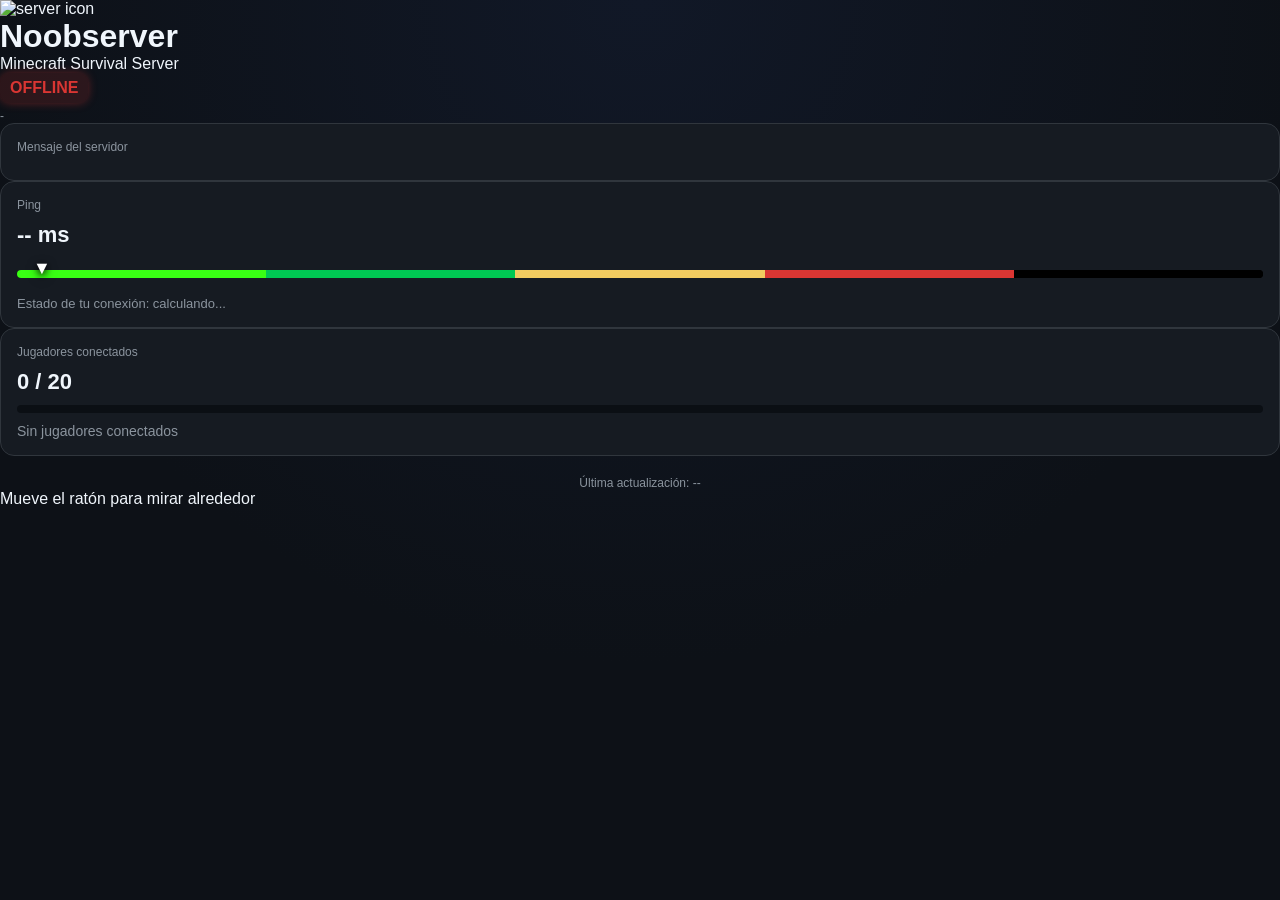
==== index.html @ 03094e24 "Cache-busting en los assets (style.css / scene.js / faces.js ?v=1) Sin el parámetro de versión, el n" ====
<!DOCTYPE html>
<html lang="es">
<head>
  <meta charset="UTF-8" />
  <meta name="viewport" content="width=device-width, initial-scale=1.0" />
  <title>Noobserver Status</title>
  <link rel="icon" type="image/png" href="favicon.png" />
  <link rel="stylesheet" href="style.css?v=1" />
</head>
<body>
  <div class="viewer" id="viewer">
    <div class="hero" id="hero" aria-hidden="true"></div>
    <div class="haze" aria-hidden="true"></div>
    <div class="dust" id="dust" aria-hidden="true"></div>
    <div class="ripples" id="ripples" aria-hidden="true"></div>
    <div class="fx" id="fx" aria-hidden="true"></div>

    <div class="scene3d" id="scene3d">
      <div class="plate title-plate">
        <div class="icon-wrap"><img id="server-icon" alt="server icon" /></div>
        <div class="title-text">
          <h1>Noobserver</h1>
          <p>Minecraft Survival Server</p>
        </div>
        <div class="title-status">
          <div id="status" class="status offline">OFFLINE</div>
          <div id="version" class="version">-</div>
        </div>
      </div>

      <div class="col col-left">
        <section class="plate card">
          <div class="label">Mensaje del servidor</div>
          <div id="motd"></div>
        </section>
        <section class="plate card">
          <div class="label">Ping</div>
          <div class="value" id="ping-value">-- ms</div>
          <div class="ping-status-container">
            <div class="ping-bar">
              <div class="ping-bar-segment excellent"></div>
              <div class="ping-bar-segment good"></div>
              <div class="ping-bar-segment acceptable"></div>
              <div class="ping-bar-segment bad"></div>
              <div class="ping-bar-segment terrible"></div>
            </div>
            <div id="ping-arrow" class="ping-arrow">▼</div>
          </div>
          <div id="ping-status-text" class="ping-status-text">Estado de tu conexión: -</div>
        </section>
      </div>

      <div class="col col-right">
        <section class="plate card players-card">
          <div class="label">Jugadores conectados</div>
          <div class="value" id="players-count">0 / 20</div>
          <div class="bar"><div id="players-bar"></div></div>
          <div id="players-list" class="players-list">
            <div class="empty">Sin jugadores conectados</div>
          </div>
        </section>
      </div>
    </div>

    <footer class="foot">Última actualización: <span id="last-update">--</span></footer>
    <div class="hint" id="hint">Mueve el ratón para mirar alrededor</div>
  </div>

  <!-- Foto del portal incrustada en un data URI -->
  <script src="pano/faces.js?v=1"></script>
  <script src="scene.js?v=1"></script>

  <!-- Lógica original del panel (no modificar) -->
  <script src="config.js"></script>
  <script src="script.js"></script>
</body>
</html>
---- style.css ----
:root {
  --bg: #0D1117;
  --panel: #161B22;
  --border: #30363D;
  --text: #F0F6FC;
  --text-muted: #8B949E;
  --green: #2EA043;
  --radius: 14px;
}

* {
  margin: 0;
  padding: 0;
  box-sizing: border-box;
  font-family: "Inter", sans-serif;
}

body {
  background: radial-gradient(circle at top, #111827 0%, var(--bg) 60%);
  color: var(--text);
  min-height: 100vh;
}

.container {
  max-width: 1100px;
  margin: 0 auto;
  padding: 20px;
}

.header {
  display: flex;
  justify-content: space-between;
  align-items: center;
  padding: 18px 20px;
  background: var(--panel);
  border: 1px solid var(--border);
  border-radius: var(--radius);
  margin-bottom: 20px;
}

.logo {
  display: flex;
  align-items: center;
  gap: 14px;
}

.logo img {
  width: 48px;
  height: 48px;
  border-radius: 10px;
  image-rendering: pixelated;
}

.logo h1 {
  font-size: 20px;
  font-weight: 700;
}

.logo p {
  font-size: 12px;
  color: var(--text-muted);
}

.top-status {
  text-align: right;
}

.status {
  font-weight: 700;
  padding: 6px 10px;
  border-radius: 10px;
  display: inline-block;
  margin-bottom: 6px;
}

.status.online {
  background: rgba(46,160,67,0.15);
  color: #2EA043;
  box-shadow: 0 0 10px rgba(46,160,67,0.4);
}

.status.offline {
  background: rgba(218,54,51,0.15);
  color: #DA3633;
  box-shadow: 0 0 10px rgba(218,54,51,0.4);
}

.version {
  font-size: 12px;
  color: var(--text-muted);
}

/* =======================
   TARJETAS
======================= */

.stats {
  display: grid;
  grid-template-columns: 1fr 1fr;
  gap: 20px;
  margin-bottom: 20px;
}

.card {
  background: var(--panel);
  border: 1px solid var(--border);
  border-radius: var(--radius);
  padding: 16px;
}

.label {
  font-size: 12px;
  color: var(--text-muted);
  margin-bottom: 10px;
}

.value {
  font-size: 22px;
  font-weight: 700;
}

/* =======================
   BARRA JUGADORES
======================= */

.bar {
  width: 100%;
  height: 8px;
  background: #0B0F14;
  border-radius: 10px;
  margin-top: 10px;
  overflow: hidden;
}

#players-bar {
  height: 100%;
  width: 0%;
  background: linear-gradient(90deg, #2EA043, #58A6FF);
  transition: width 0.4s ease;
}

/* =======================
   BARRA DE PING
======================= */

.ping-status-container {
  position: relative;
  margin: 12px 0 8px;
  height: 28px;
}

.ping-bar {
  width: 100%;
  height: 8px;
  background: #000000;
  border-radius: 10px;
  overflow: hidden;
  position: relative;
  top: 10px;
}

.ping-bar-segment {
  float: left;
  width: 20%;
  height: 100%;
}

.ping-bar-segment.excellent {
  background: #39FF14;
}

/* Verde bastante más oscuro para diferenciarlo */
.ping-bar-segment.good {
  background: #00C853;
}

.ping-bar-segment.acceptable {
  background: #F2CC60;
}

.ping-bar-segment.bad {
  background: #DA3633;
}

.ping-bar-segment.terrible {
  background: #000000;
}

.ping-arrow {
  position: absolute;
  top: -2px;
  left: 0%;
  transform: translateX(-50%);
  z-index: 2;

  font-size: 18px;
  color: white;

  text-shadow: 0 2px 6px rgba(0,0,0,.7);
  filter: drop-shadow(0 2px 4px rgba(0,0,0,.6));

  transition:
    left .65s cubic-bezier(.34,1.56,.64,1),
    transform .65s cubic-bezier(.34,1.56,.64,1);
}

.ping-status-text {
  margin-top: 6px;
  font-size: 13px;
  font-weight: 500;
  color: var(--text-muted);
}

/* =======================
   MOTD
======================= */

.motd {
  margin-bottom: 20px;
}

#motd {
  font-size: 14px;
  color: var(--text);
  line-height: 1.4;
}

/* =======================
   PLAYERS
======================= */

.players-list {
  display: grid;
  grid-template-columns: repeat(auto-fill, minmax(180px,1fr));
  gap: 10px;
  margin-top: 10px;
}

.player {
  display: flex;
  align-items: center;
  gap: 10px;

  padding: 8px;

  background: #0B0F14;
  border: 1px solid var(--border);
  border-radius: 10px;

  transition: transform .2s ease;
}

.player:hover {
  transform: scale(1.03);
}

.player img {
  width: 28px;
  height: 28px;
  border-radius: 6px;
}

.empty {
  color: var(--text-muted);
  font-size: 14px;
}

/* =======================
   FOOTER
======================= */

footer {
  text-align: center;
  font-size: 12px;
  color: var(--text-muted);
  margin-top: 20px;
}

/* =======================
   RESPONSIVE
======================= */

@media (max-width:768px){

  .stats{
    grid-template-columns:1fr;
  }

  .header{
    flex-direction:column;
    align-items:flex-start;
    gap:10px;
  }

  .top-status{
    text-align:left;
  }

}
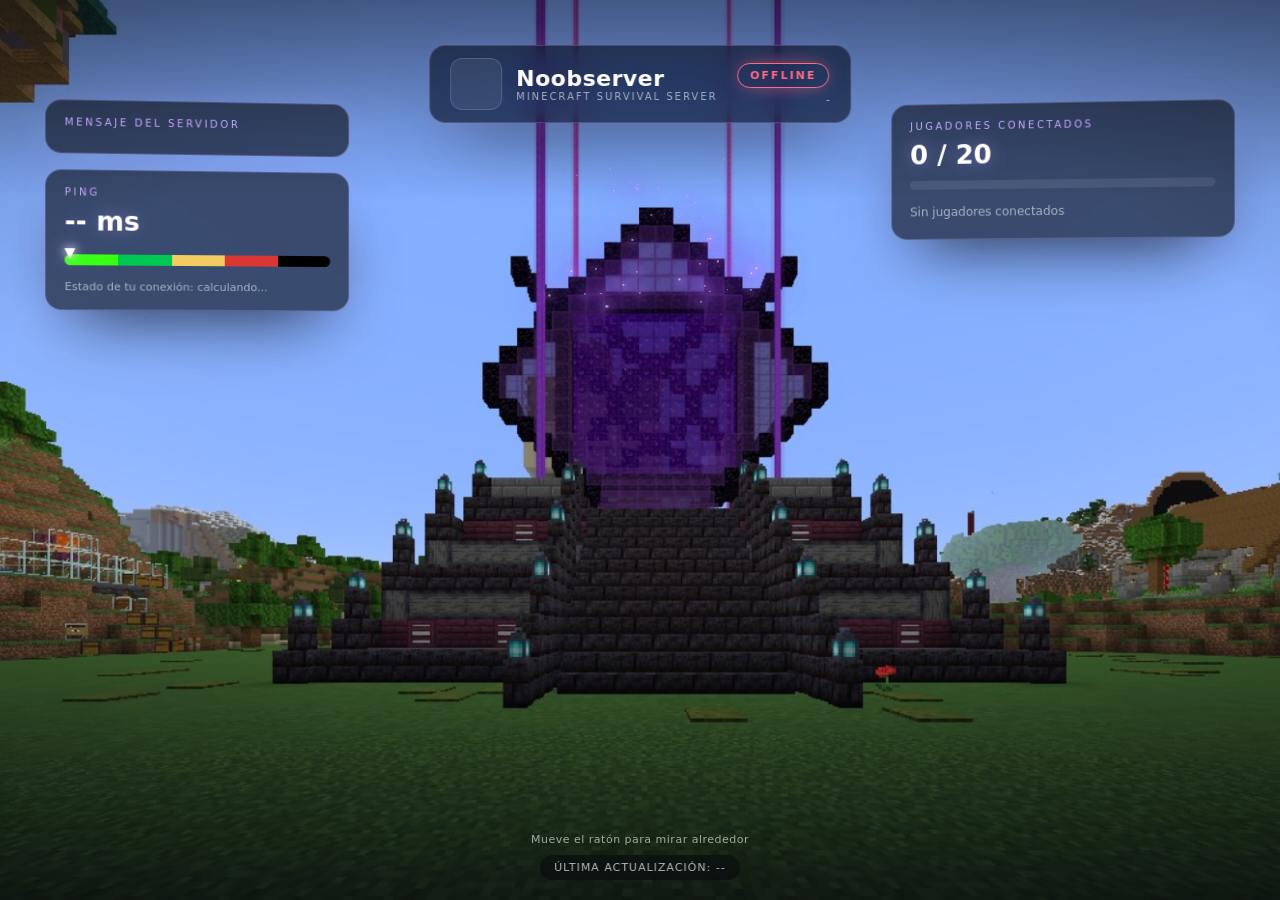
==== commit 992d659a: "Barra de ping: colores originales (verde neón / verde / amarillo / rojo / negro) Restaura la paleta " ====
--- a/index.html
+++ b/index.html
@@ -5,7 +5,7 @@
   <meta name="viewport" content="width=device-width, initial-scale=1.0" />
   <title>Noobserver Status</title>
   <link rel="icon" type="image/png" href="favicon.png" />
-  <link rel="stylesheet" href="style.css?v=1" />
+  <link rel="stylesheet" href="style.css?v=2" />
 </head>
 <body>
   <div class="viewer" id="viewer">
--- a/style.css
+++ b/style.css
@@ -1,299 +1,237 @@
+/* Noobserver Status — escena "Dentro del servidor".
+   Escena 2.5D con parallax + mouse-look sobre la foto del portal del nether
+   y tarjetas de datos flotando en 3D. Sin librerías. */
+
 :root {
-  --bg: #0D1117;
-  --panel: #161B22;
-  --border: #30363D;
-  --text: #F0F6FC;
-  --text-muted: #8B949E;
-  --green: #2EA043;
-  --radius: 14px;
-}
-
-* {
-  margin: 0;
-  padding: 0;
-  box-sizing: border-box;
-  font-family: "Inter", sans-serif;
-}
-
-body {
-  background: radial-gradient(circle at top, #111827 0%, var(--bg) 60%);
-  color: var(--text);
-  min-height: 100vh;
-}
-
-.container {
-  max-width: 1100px;
-  margin: 0 auto;
-  padding: 20px;
-}
-
-.header {
-  display: flex;
-  justify-content: space-between;
-  align-items: center;
-  padding: 18px 20px;
-  background: var(--panel);
-  border: 1px solid var(--border);
-  border-radius: var(--radius);
-  margin-bottom: 20px;
-}
-
-.logo {
-  display: flex;
-  align-items: center;
-  gap: 14px;
-}
-
-.logo img {
-  width: 48px;
-  height: 48px;
-  border-radius: 10px;
-  image-rendering: pixelated;
-}
-
-.logo h1 {
-  font-size: 20px;
-  font-weight: 700;
-}
-
-.logo p {
-  font-size: 12px;
-  color: var(--text-muted);
-}
-
-.top-status {
-  text-align: right;
-}
-
+  --font: "Inter", system-ui, -apple-system, "Segoe UI", Roboto, sans-serif;
+  --glass: rgba(10, 14, 22, 0.62);
+  --glass-line: rgba(200, 180, 255, 0.22);
+  --text: #eef2f8;
+  --text-dim: #a6b2c4;
+  --accent: #c8a6ff;
+}
+
+* { box-sizing: border-box; margin: 0; padding: 0; }
+html, body { height: 100%; font-family: var(--font); color: var(--text); background: #05070c; overflow: hidden; }
+
+/* ---------- Visor / foto de fondo ------------------------------- */
+.viewer {
+  position: fixed; inset: 0;
+  overflow: hidden;
+  perspective: 1600px;
+  perspective-origin: 50% 42%;
+  background: #05070c;
+  -webkit-user-select: none; -moz-user-select: none; user-select: none;
+  touch-action: none;
+  -webkit-tap-highlight-color: transparent;
+}
+.viewer img { -webkit-user-drag: none; user-drag: none; }
+
+.hero {
+  position: absolute; top: 0; left: 0; width: 100%; height: 100%;
+  background: #0a0f18 center / cover no-repeat;
+  transform: scale(1.06);
+  transform-origin: 50% 50%;
+  will-change: transform;
+  pointer-events: none;
+}
+
+.haze {
+  position: absolute; inset: 0; pointer-events: none; z-index: 2;
+  background:
+    radial-gradient(120% 80% at 50% 45%, transparent 42%, rgba(3, 5, 10, 0.33) 78%, rgba(2, 3, 8, 0.7) 100%),
+    linear-gradient(180deg, rgba(4, 6, 12, 0.42) 0%, transparent 22%, transparent 62%, rgba(3, 5, 10, 0.72) 100%);
+}
+
+/* ---------- Onda al hacer clic en el portal -------------------- */
+.ripples { position: absolute; inset: 0; z-index: 4; pointer-events: none; overflow: hidden; }
+.ripple {
+  position: absolute; width: 22px; height: 22px; margin: -11px 0 0 -11px;
+  border: 2px solid rgba(210, 170, 255, 0.7);
+  border-radius: 50%;
+  animation: rippleOut 900ms cubic-bezier(0.22, 1, 0.36, 1) forwards;
+}
+@keyframes rippleOut {
+  0%   { transform: scale(0.3); opacity: 0.85; }
+  100% { transform: scale(11);  opacity: 0; }
+}
+
+/* ---------- Brasas del portal (dos planos de profundidad) ----- */
+.dust { position: absolute; top: 0; left: 0; width: 100%; height: 100%; pointer-events: none; overflow: hidden; will-change: transform; z-index: 3; }
+.dust-layer { position: absolute; inset: 0; will-change: transform; }
+.dust-behind { z-index: 0; }
+.dust-far    { z-index: 1; }
+.mote {
+  position: absolute; display: block; border-radius: 50%;
+  background: radial-gradient(circle at 42% 36%, #ffffff 0%, #e7ccff 30%, #c07bff 60%, #8a2bff 100%);
+  box-shadow:
+    0 0 10px 2px rgba(200, 140, 255, 0.9),
+    0 0 26px 6px rgba(150, 70, 255, 0.5),
+    0 0 46px 12px rgba(120, 50, 240, 0.25);
+  animation: ember linear infinite;
+  mix-blend-mode: screen;
+}
+.dust-behind .mote {
+  box-shadow:
+    0 0 6px 1px rgba(190, 140, 255, 0.6),
+    0 0 16px 4px rgba(140, 70, 255, 0.28);
+}
+@keyframes ember {
+  0%   { transform: translate3d(0, 0, 0) scale(0.5);                              opacity: 0; }
+  10%  { opacity: 1; }
+  45%  { transform: translate3d(var(--sway, 16px), calc(var(--rise, -220px) * 0.5), 0) scale(1); opacity: 1; }
+  75%  { opacity: 0.6; }
+  100% { transform: translate3d(0, var(--rise, -220px), 0) scale(0.45);           opacity: 0; }
+}
+
+/* ---------- Estela de partículas del ratón -------------------- */
+.fx { position: absolute; inset: 0; pointer-events: none; overflow: hidden; z-index: 6; }
+.spark {
+  position: absolute; border-radius: 50%;
+  margin-left: -3px; margin-top: -3px;
+  background: radial-gradient(circle at 45% 40%, #fff 0%, #d9b3ff 40%, rgba(162, 76, 255, 0) 72%);
+  box-shadow: 0 0 10px 2px rgba(200, 140, 255, 0.7);
+  animation: sparkfade 0.7s ease-out forwards;
+}
+@keyframes sparkfade {
+  0%   { opacity: 0.95; transform: translate3d(0, 0, 0) scale(1); }
+  100% { opacity: 0;    transform: translate3d(var(--dx, 0), var(--dy, 18px), 0) scale(0.25); }
+}
+
+/* ---------- Tarjetas ----------------------------------------- */
+.scene3d {
+  position: absolute; inset: 0; z-index: 5;
+  transform-style: preserve-3d;
+  will-change: transform;
+  pointer-events: none;
+}
+.scene3d .players-list { pointer-events: auto; }
+
+.plate {
+  background: var(--glass);
+  border: 1px solid var(--glass-line);
+  border-radius: 16px;
+  backdrop-filter: blur(14px) saturate(150%);
+  -webkit-backdrop-filter: blur(14px) saturate(150%);
+  box-shadow:
+    0 30px 70px -28px rgba(0, 0, 0, 0.8),
+    0 0 40px -12px rgba(200, 166, 255, 0.25);
+}
+
+.title-plate {
+  position: absolute; left: 50%; top: 5%;
+  transform: translateX(-50%);
+  display: flex; align-items: center; gap: 14px;
+  padding: 12px 20px;
+}
+.icon-wrap {
+  width: 52px; height: 52px; border-radius: 12px; flex: 0 0 auto;
+  background: rgba(255, 255, 255, 0.08); border: 1px solid var(--glass-line);
+  display: grid; place-items: center; overflow: hidden;
+}
+#server-icon { width: 46px; height: 46px; image-rendering: pixelated; display: block; }
+#server-icon:not([src]) { display: none; }
+.title-text h1 { font-size: 22px; color: #fff; letter-spacing: 0.5px; }
+.title-text p { font-size: 10px; letter-spacing: 2px; text-transform: uppercase; color: var(--text-dim); }
+.title-status { display: flex; flex-direction: column; align-items: flex-end; gap: 5px; margin-left: 6px; }
 .status {
-  font-weight: 700;
-  padding: 6px 10px;
-  border-radius: 10px;
-  display: inline-block;
-  margin-bottom: 6px;
-}
-
-.status.online {
-  background: rgba(46,160,67,0.15);
-  color: #2EA043;
-  box-shadow: 0 0 10px rgba(46,160,67,0.4);
-}
-
-.status.offline {
-  background: rgba(218,54,51,0.15);
-  color: #DA3633;
-  box-shadow: 0 0 10px rgba(218,54,51,0.4);
-}
-
-.version {
-  font-size: 12px;
-  color: var(--text-muted);
-}
-
-/* =======================
-   TARJETAS
-======================= */
-
-.stats {
-  display: grid;
-  grid-template-columns: 1fr 1fr;
-  gap: 20px;
-  margin-bottom: 20px;
-}
-
-.card {
-  background: var(--panel);
-  border: 1px solid var(--border);
-  border-radius: var(--radius);
-  padding: 16px;
-}
-
-.label {
-  font-size: 12px;
-  color: var(--text-muted);
-  margin-bottom: 10px;
-}
-
-.value {
-  font-size: 22px;
-  font-weight: 700;
-}
-
-/* =======================
-   BARRA JUGADORES
-======================= */
-
-.bar {
-  width: 100%;
-  height: 8px;
-  background: #0B0F14;
-  border-radius: 10px;
-  margin-top: 10px;
-  overflow: hidden;
-}
-
+  font-size: 11px; font-weight: 700; letter-spacing: 2px;
+  padding: 5px 12px; border-radius: 999px; border: 1px solid currentColor;
+  will-change: transform;
+  animation: statusBeat 5s ease-in-out infinite;
+}
+.status.online { color: #6df0a5; box-shadow: 0 0 20px -4px #6df0a5; }
+.status.offline { color: #ff6a86; box-shadow: 0 0 20px -6px #ff6a86; }
+@keyframes statusBeat {
+  0%, 100% { transform: scale(1);      box-shadow: 0 0 15px -7px currentColor; }
+  40%      { transform: scale(1.012);  box-shadow: 0 0 18px -5px currentColor; }
+}
+.version { font-size: 11px; color: var(--text-dim); font-variant-numeric: tabular-nums; }
+
+.col {
+  position: absolute; top: 11%;
+  display: flex; flex-direction: column; gap: 16px;
+  max-height: 80vh;
+}
+.col-left  { left: 3.5%;  width: min(24vw, 300px); transform: rotateY(6deg);  transform-origin: left center; }
+.col-right { right: 3.5%; width: min(27vw, 340px); transform: rotateY(-6deg); transform-origin: right center; }
+
+.card { padding: 16px 18px; }
+.label { font-size: 10px; letter-spacing: 2.5px; text-transform: uppercase; color: var(--accent); margin-bottom: 9px; }
+.value { font-size: 26px; font-weight: 700; color: #fff; font-variant-numeric: tabular-nums; text-shadow: 0 0 18px rgba(200, 166, 255, 0.4); }
+
+.bar { margin-top: 11px; height: 9px; border-radius: 999px; background: rgba(255, 255, 255, 0.09); overflow: hidden; }
 #players-bar {
-  height: 100%;
-  width: 0%;
-  background: linear-gradient(90deg, #2EA043, #58A6FF);
-  transition: width 0.4s ease;
-}
-
-/* =======================
-   BARRA DE PING
-======================= */
-
-.ping-status-container {
-  position: relative;
-  margin: 12px 0 8px;
-  height: 28px;
-}
-
+  height: 100%; width: 0%;
+  background: linear-gradient(90deg, #6df0a5, var(--accent));
+  box-shadow: 0 0 14px 0 rgba(109, 240, 165, 0.55);
+  transition: width 0.6s cubic-bezier(0.22, 1, 0.36, 1);
+}
+
+.ping-status-container { position: relative; margin-top: 12px; height: 24px; }
 .ping-bar {
-  width: 100%;
-  height: 8px;
-  background: #000000;
-  border-radius: 10px;
-  overflow: hidden;
-  position: relative;
-  top: 10px;
-}
-
-.ping-bar-segment {
-  float: left;
-  width: 20%;
-  height: 100%;
-}
-
-.ping-bar-segment.excellent {
-  background: #39FF14;
-}
-
-/* Verde bastante más oscuro para diferenciarlo */
-.ping-bar-segment.good {
-  background: #00C853;
-}
-
-.ping-bar-segment.acceptable {
-  background: #F2CC60;
-}
-
-.ping-bar-segment.bad {
-  background: #DA3633;
-}
-
-.ping-bar-segment.terrible {
-  background: #000000;
-}
-
+  position: absolute; left: 0; right: 0; top: 6px; height: 11px;
+  display: flex; border-radius: 999px; overflow: hidden;
+  box-shadow: 0 0 0 1px rgba(255, 255, 255, 0.08) inset;
+}
+.ping-bar-segment { flex: 1; }
+.ping-bar-segment.excellent  { background: #39FF14; }  /* verde neón  · ping <= 30 ms */
+.ping-bar-segment.good       { background: #00C853; }  /* verde       · 31-60 ms */
+.ping-bar-segment.acceptable { background: #F2CC60; }  /* amarillo    · 61-150 ms */
+.ping-bar-segment.bad        { background: #DA3633; }  /* rojo        · 151-250 ms */
+.ping-bar-segment.terrible   { background: #000000; }  /* negro       · > 250 ms */
 .ping-arrow {
-  position: absolute;
-  top: -2px;
-  left: 0%;
+  position: absolute; top: -4px; left: 2%;
   transform: translateX(-50%);
-  z-index: 2;
-
-  font-size: 18px;
-  color: white;
-
-  text-shadow: 0 2px 6px rgba(0,0,0,.7);
-  filter: drop-shadow(0 2px 4px rgba(0,0,0,.6));
-
-  transition:
-    left .65s cubic-bezier(.34,1.56,.64,1),
-    transform .65s cubic-bezier(.34,1.56,.64,1);
-}
-
-.ping-status-text {
-  margin-top: 6px;
-  font-size: 13px;
-  font-weight: 500;
-  color: var(--text-muted);
-}
-
-/* =======================
-   MOTD
-======================= */
-
-.motd {
-  margin-bottom: 20px;
-}
-
-#motd {
-  font-size: 14px;
-  color: var(--text);
-  line-height: 1.4;
-}
-
-/* =======================
-   PLAYERS
-======================= */
-
+  color: #fff; font-size: 14px; text-shadow: 0 0 10px #fff, 0 0 20px var(--accent);
+  transition: left 0.55s cubic-bezier(0.34, 1.56, 0.64, 1);
+}
+.ping-status-text { margin-top: 8px; font-size: 11px; color: var(--text-dim); }
+
+#motd { font-size: 13px; line-height: 1.55; color: #e4e9f2; white-space: pre-wrap; word-break: break-word; }
+
+.players-card { display: flex; flex-direction: column; min-height: 0; max-height: 78vh; }
+.players-card .bar { flex: 0 0 auto; }
 .players-list {
-  display: grid;
-  grid-template-columns: repeat(auto-fill, minmax(180px,1fr));
-  gap: 10px;
-  margin-top: 10px;
-}
-
+  display: grid; grid-template-columns: 1fr 1fr; gap: 8px;
+  margin-top: 12px;
+  max-height: 58vh;
+  overflow-y: auto;
+  overscroll-behavior: contain;
+  padding-right: 2px;
+}
+.players-list::-webkit-scrollbar { width: 6px; }
+.players-list::-webkit-scrollbar-thumb { background: rgba(200, 166, 255, 0.35); border-radius: 6px; }
+.players-list .empty { grid-column: 1 / -1; color: var(--text-dim); font-size: 12px; padding: 4px 0; }
 .player {
-  display: flex;
-  align-items: center;
-  gap: 10px;
-
-  padding: 8px;
-
-  background: #0B0F14;
-  border: 1px solid var(--border);
-  border-radius: 10px;
-
-  transition: transform .2s ease;
-}
-
-.player:hover {
-  transform: scale(1.03);
-}
-
-.player img {
-  width: 28px;
-  height: 28px;
-  border-radius: 6px;
-}
-
-.empty {
-  color: var(--text-muted);
-  font-size: 14px;
-}
-
-/* =======================
-   FOOTER
-======================= */
-
-footer {
-  text-align: center;
-  font-size: 12px;
-  color: var(--text-muted);
-  margin-top: 20px;
-}
-
-/* =======================
-   RESPONSIVE
-======================= */
-
-@media (max-width:768px){
-
-  .stats{
-    grid-template-columns:1fr;
-  }
-
-  .header{
-    flex-direction:column;
-    align-items:flex-start;
-    gap:10px;
-  }
-
-  .top-status{
-    text-align:left;
-  }
-
-}
+  display: flex; align-items: center; gap: 8px; padding: 6px 8px;
+  border-radius: 9px; background: rgba(255, 255, 255, 0.06);
+  border: 1px solid rgba(255, 255, 255, 0.08);
+  min-width: 0;
+}
+.player img { width: 26px; height: 26px; border-radius: 6px; image-rendering: pixelated; background: #10141c; flex: 0 0 auto; }
+.player span { font-size: 12px; overflow: hidden; text-overflow: ellipsis; white-space: nowrap; min-width: 0; }
+
+.foot {
+  position: absolute; left: 50%; bottom: 20px; transform: translateX(-50%);
+  z-index: 7; font-size: 11px; letter-spacing: 1px; text-transform: uppercase;
+  color: rgba(255, 255, 255, 0.7);
+  background: rgba(5, 7, 12, 0.5); padding: 6px 14px; border-radius: 999px;
+  backdrop-filter: blur(6px); -webkit-backdrop-filter: blur(6px);
+}
+#last-update { color: var(--accent); text-transform: none; }
+.hint {
+  position: absolute; left: 50%; bottom: 54px; transform: translateX(-50%);
+  z-index: 7; font-size: 11px; letter-spacing: 0.5px; color: rgba(255, 255, 255, 0.6);
+  transition: opacity 0.6s ease; text-align: center;
+}
+.hint.fade { opacity: 0; }
+
+/* ---------- Móvil / panel estrecho -------------------------- */
+@media (max-width: 900px) {
+  html, body, .viewer { overflow-y: auto; }
+  .viewer { position: relative; min-height: 100vh; perspective: none; }
+  .scene3d { position: relative; transform: none !important; display: flex; flex-direction: column; gap: 14px; padding: 90px 14px 90px; }
+  .title-plate { position: static; transform: none; margin: 0 auto; }
+  .col { position: static; width: 100%; transform: none; }
+}
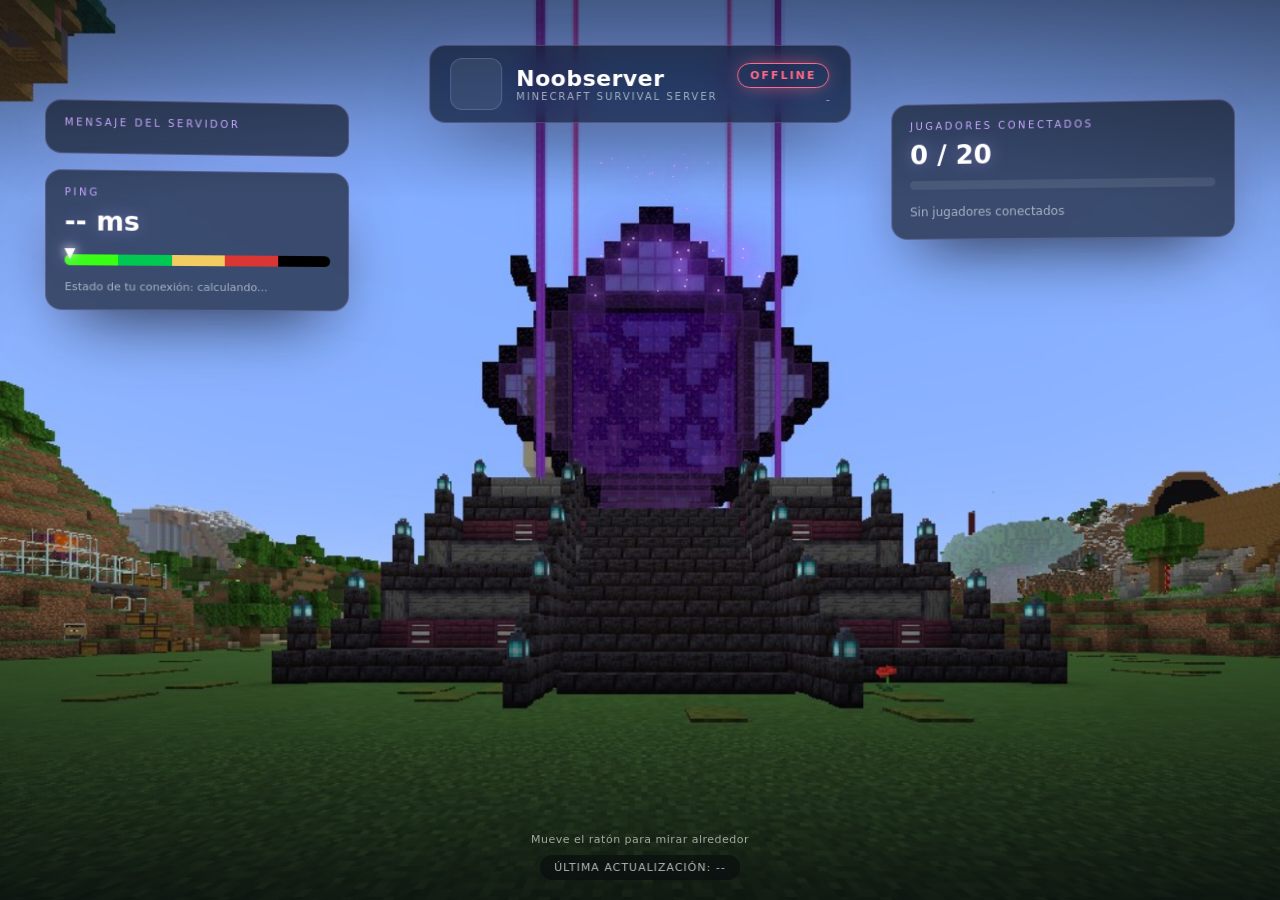
==== commit 7bc2caa9: "Ping: no borrar la lectura cuando el server está offline Con el server MC caído, fetchData() -> rend" ====
--- a/index.html
+++ b/index.html
@@ -72,6 +72,6 @@
 
   <!-- Lógica original del panel (no modificar) -->
   <script src="config.js"></script>
-  <script src="script.js"></script>
+  <script src="script.js?v=1"></script>
 </body>
 </html>
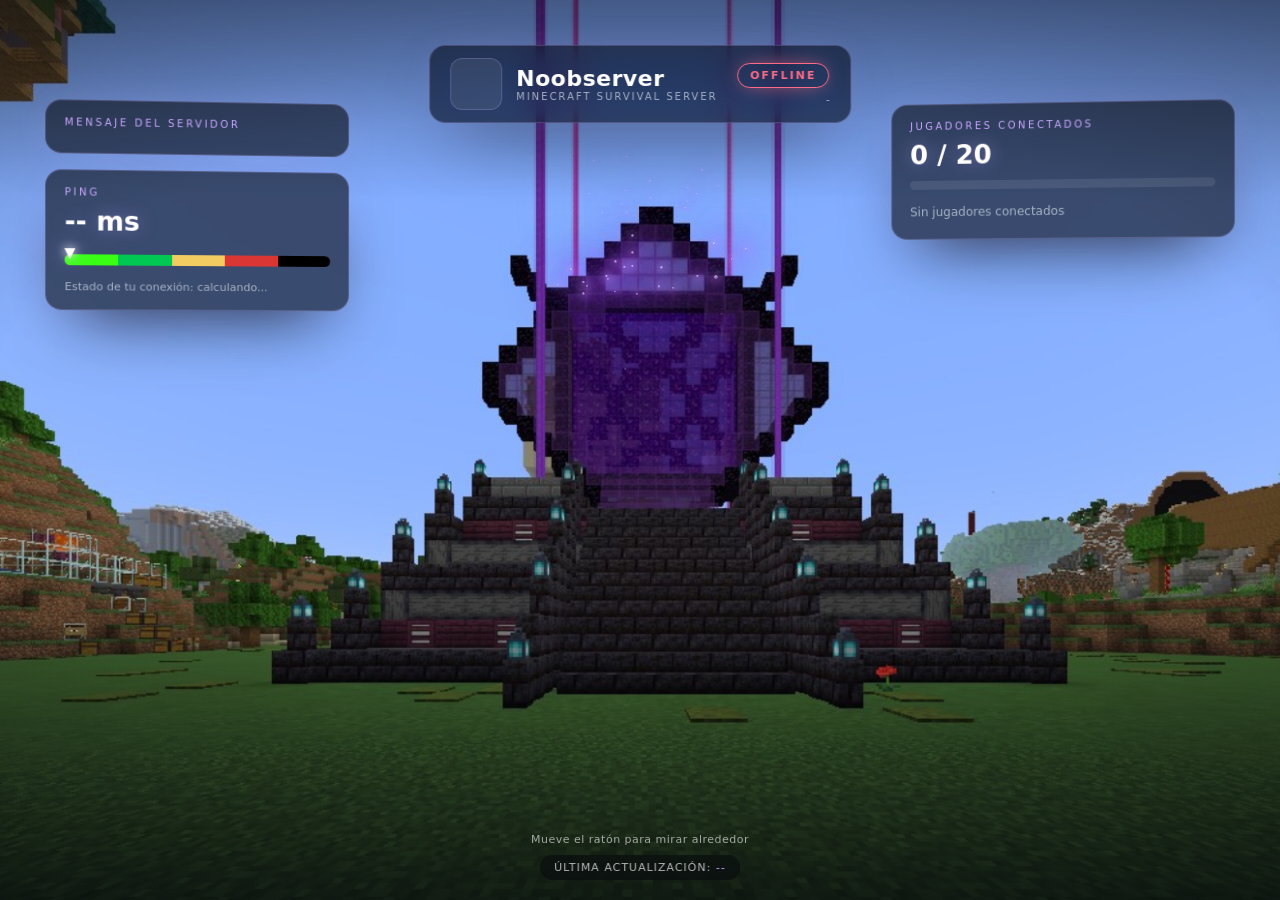
==== commit df9b5250: "Última actualización: refrescarla también con el server offline renderLastUpdate() solo se llamaba e" ====
--- a/index.html
+++ b/index.html
@@ -72,6 +72,6 @@
 
   <!-- Lógica original del panel (no modificar) -->
   <script src="config.js"></script>
-  <script src="script.js?v=1"></script>
+  <script src="script.js?v=2"></script>
 </body>
 </html>
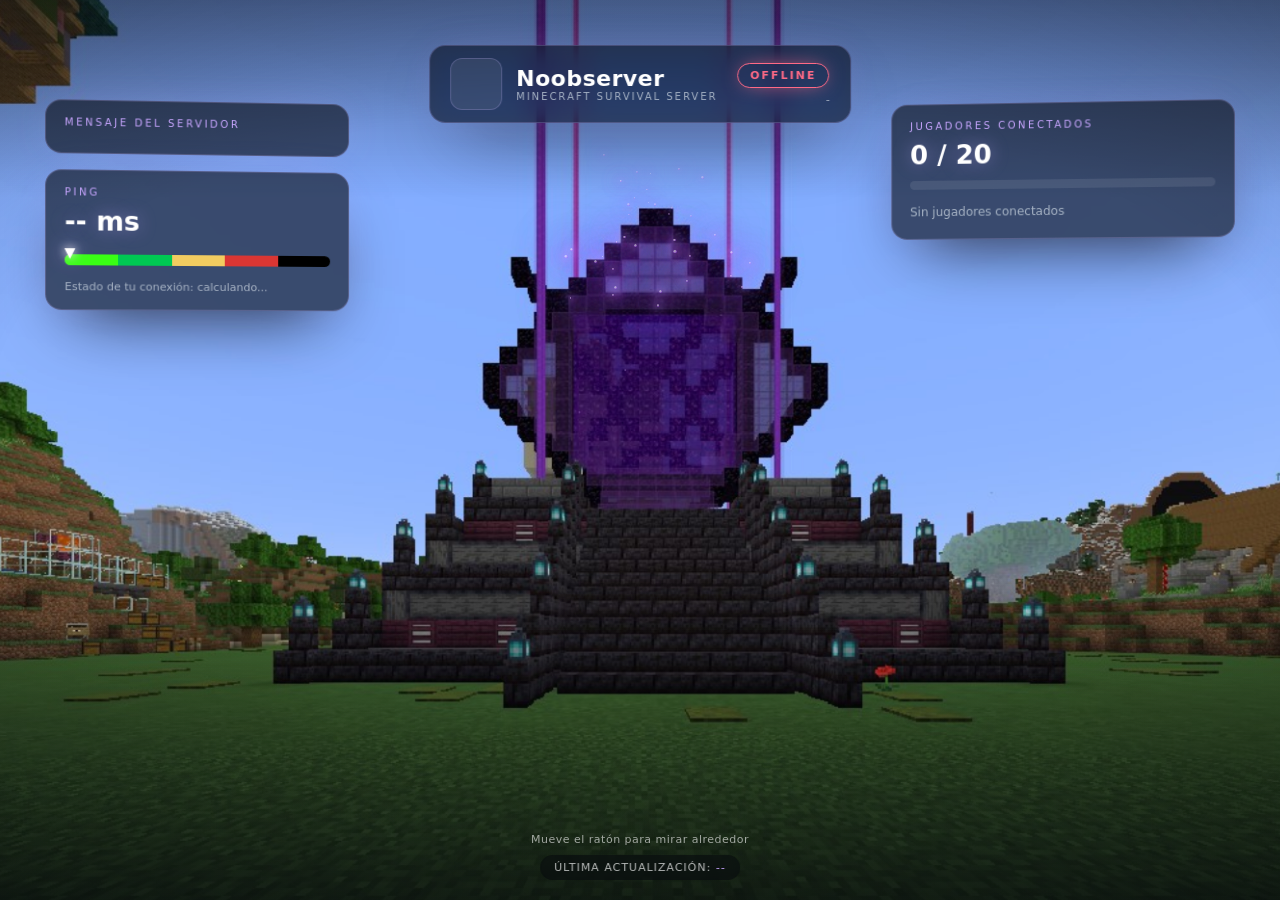
==== commit 52e9f6c7: "Revisión: caché config.js, reduced-motion, hit-box del portal y guardas Portal: la zona de clic y el" ====
--- a/index.html
+++ b/index.html
@@ -5,11 +5,11 @@
   <meta name="viewport" content="width=device-width, initial-scale=1.0" />
   <title>Noobserver Status</title>
   <link rel="icon" type="image/png" href="favicon.png" />
-  <link rel="stylesheet" href="style.css?v=2" />
+  <link rel="stylesheet" href="style.css?v=3" />
 </head>
 <body>
   <div class="viewer" id="viewer">
-    <div class="hero" id="hero" aria-hidden="true"></div>
+    <div class="hero" id="hero" aria-hidden="true"><i id="portal"></i></div>
     <div class="haze" aria-hidden="true"></div>
     <div class="dust" id="dust" aria-hidden="true"></div>
     <div class="ripples" id="ripples" aria-hidden="true"></div>
@@ -68,10 +68,10 @@
 
   <!-- Foto del portal incrustada en un data URI -->
   <script src="pano/faces.js?v=1"></script>
-  <script src="scene.js?v=1"></script>
+  <script src="scene.js?v=2"></script>
 
-  <!-- Lógica original del panel (no modificar) -->
-  <script src="config.js"></script>
-  <script src="script.js?v=2"></script>
+  <!-- Lógica original del panel -->
+  <script src="config.js?v=1"></script>
+  <script src="script.js?v=3"></script>
 </body>
 </html>
--- a/style.css
+++ b/style.css
@@ -35,6 +35,11 @@
   will-change: transform;
   pointer-events: none;
 }
+
+/* Marcador invisible sobre el recuadro del portal. Hijo de .hero, así que
+   hereda su transform (zoom/pan). scene.js lo coloca cada frame con
+   matemática de "background cover"; sirve de zona de clic y origen de la onda. */
+#portal { position: absolute; left: 0; top: 0; width: 0; height: 0; pointer-events: none; }
 
 .haze {
   position: absolute; inset: 0; pointer-events: none; z-index: 2;
@@ -227,6 +232,13 @@
 }
 .hint.fade { opacity: 0; }
 
+/* ---------- Reducir movimiento ------------------------------ */
+@media (prefers-reduced-motion: reduce) {
+  /* fuera el movimiento ambiental; la onda del clic (transitoria) se deja */
+  .mote, .spark, .status { animation: none !important; }
+  #players-bar, .ping-arrow, .hint { transition: none !important; }
+}
+
 /* ---------- Móvil / panel estrecho -------------------------- */
 @media (max-width: 900px) {
   html, body, .viewer { overflow-y: auto; }
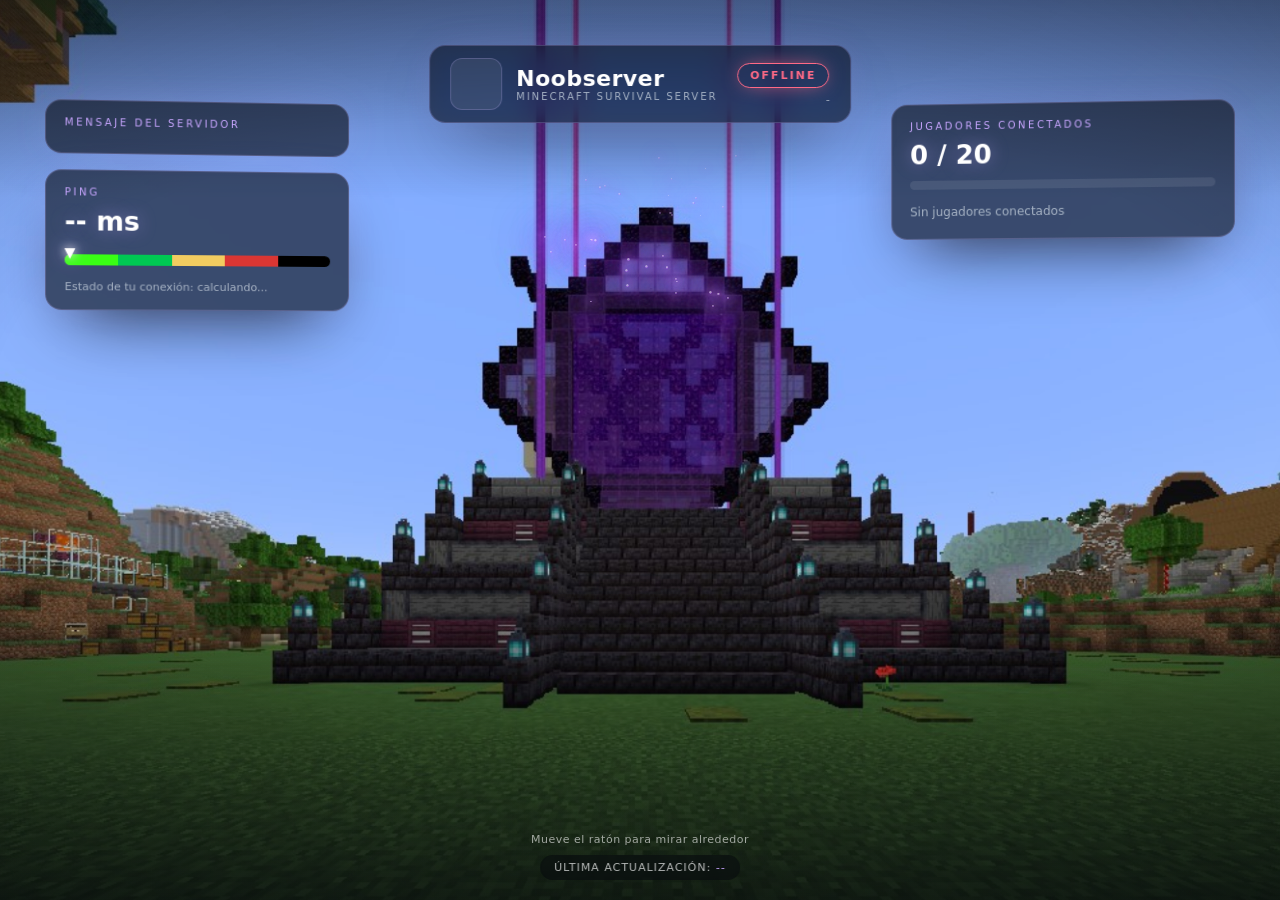
==== commit 3dd10d1b: "Cache-buster: scene.js?v=3, style.css?v=4 El commit anterior cambió scene.js/style.css sin subir el " ====
--- a/index.html
+++ b/index.html
@@ -5,7 +5,7 @@
   <meta name="viewport" content="width=device-width, initial-scale=1.0" />
   <title>Noobserver Status</title>
   <link rel="icon" type="image/png" href="favicon.png" />
-  <link rel="stylesheet" href="style.css?v=3" />
+  <link rel="stylesheet" href="style.css?v=4" />
 </head>
 <body>
   <div class="viewer" id="viewer">
@@ -68,7 +68,7 @@
 
   <!-- Foto del portal incrustada en un data URI -->
   <script src="pano/faces.js?v=1"></script>
-  <script src="scene.js?v=2"></script>
+  <script src="scene.js?v=3"></script>
 
   <!-- Lógica original del panel -->
   <script src="config.js?v=1"></script>
--- a/style.css
+++ b/style.css
@@ -232,13 +232,6 @@
 }
 .hint.fade { opacity: 0; }
 
-/* ---------- Reducir movimiento ------------------------------ */
-@media (prefers-reduced-motion: reduce) {
-  /* fuera el movimiento ambiental; la onda del clic (transitoria) se deja */
-  .mote, .spark, .status { animation: none !important; }
-  #players-bar, .ping-arrow, .hint { transition: none !important; }
-}
-
 /* ---------- Móvil / panel estrecho -------------------------- */
 @media (max-width: 900px) {
   html, body, .viewer { overflow-y: auto; }
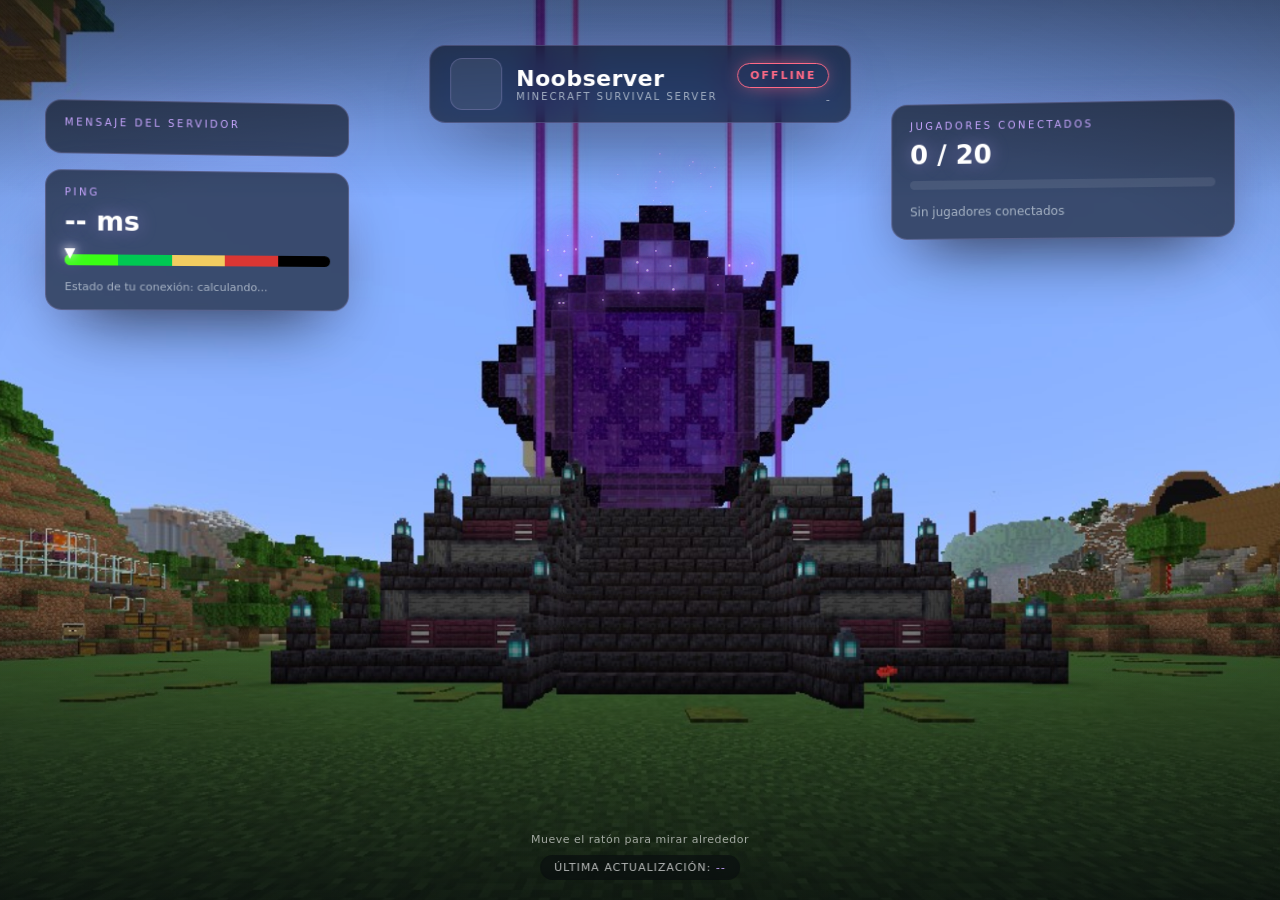
==== commit 33d49467: "Portal: ampliar el recuadro para incluir el marco de obsidiana {x0:0.451, y0:0.230, x1:0.551, y1:0.3" ====
--- a/index.html
+++ b/index.html
@@ -68,7 +68,7 @@
 
   <!-- Foto del portal incrustada en un data URI -->
   <script src="pano/faces.js?v=1"></script>
-  <script src="scene.js?v=3"></script>
+  <script src="scene.js?v=4"></script>
 
   <!-- Lógica original del panel -->
   <script src="config.js?v=1"></script>
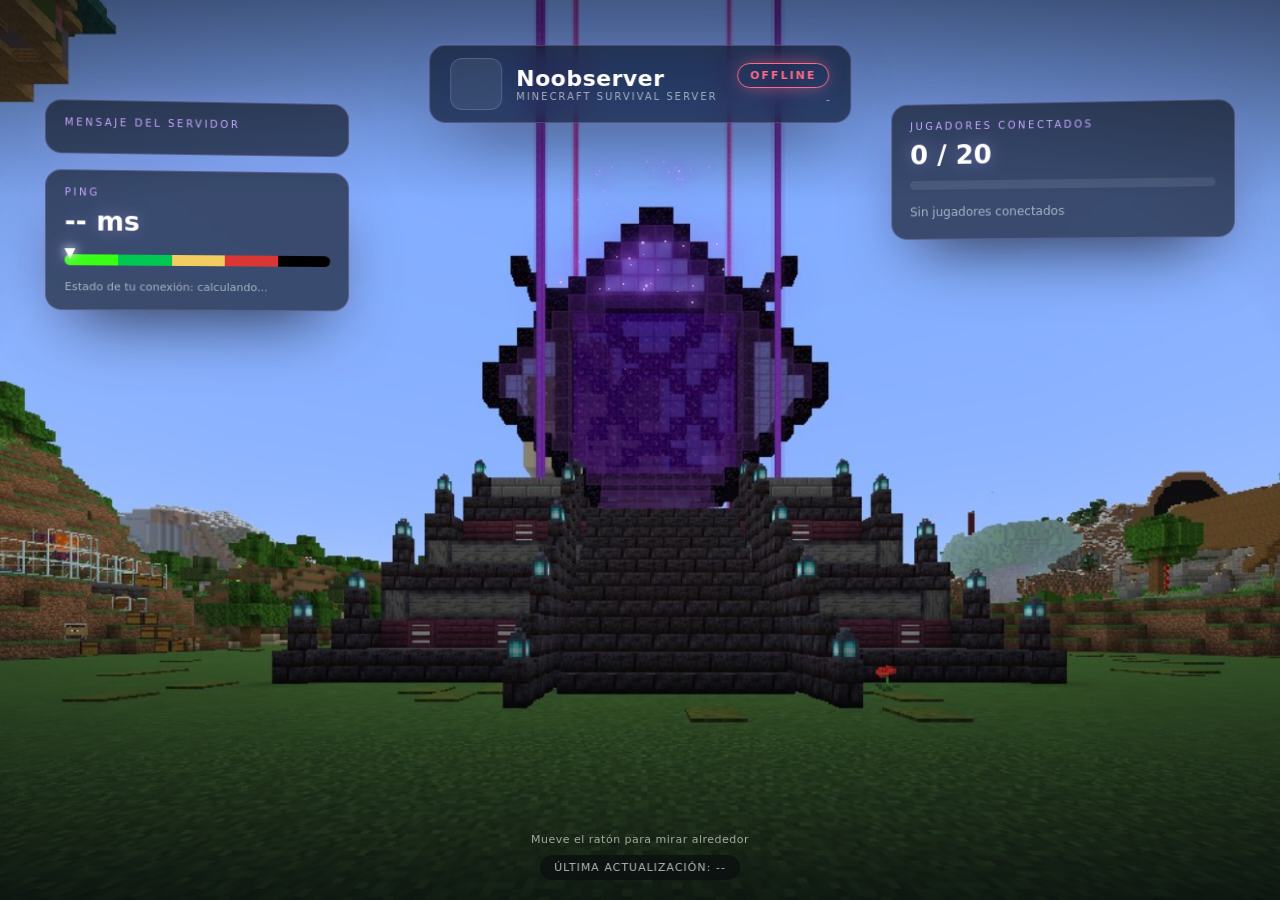
==== commit 1745b66e: "Portal: recuadro ajustado al marcado del usuario PORTAL = {x0:0.454, y0:0.263, x1:0.548, y1:0.431} —" ====
--- a/index.html
+++ b/index.html
@@ -68,7 +68,7 @@
 
   <!-- Foto del portal incrustada en un data URI -->
   <script src="pano/faces.js?v=1"></script>
-  <script src="scene.js?v=4"></script>
+  <script src="scene.js?v=5"></script>
 
   <!-- Lógica original del panel -->
   <script src="config.js?v=1"></script>
